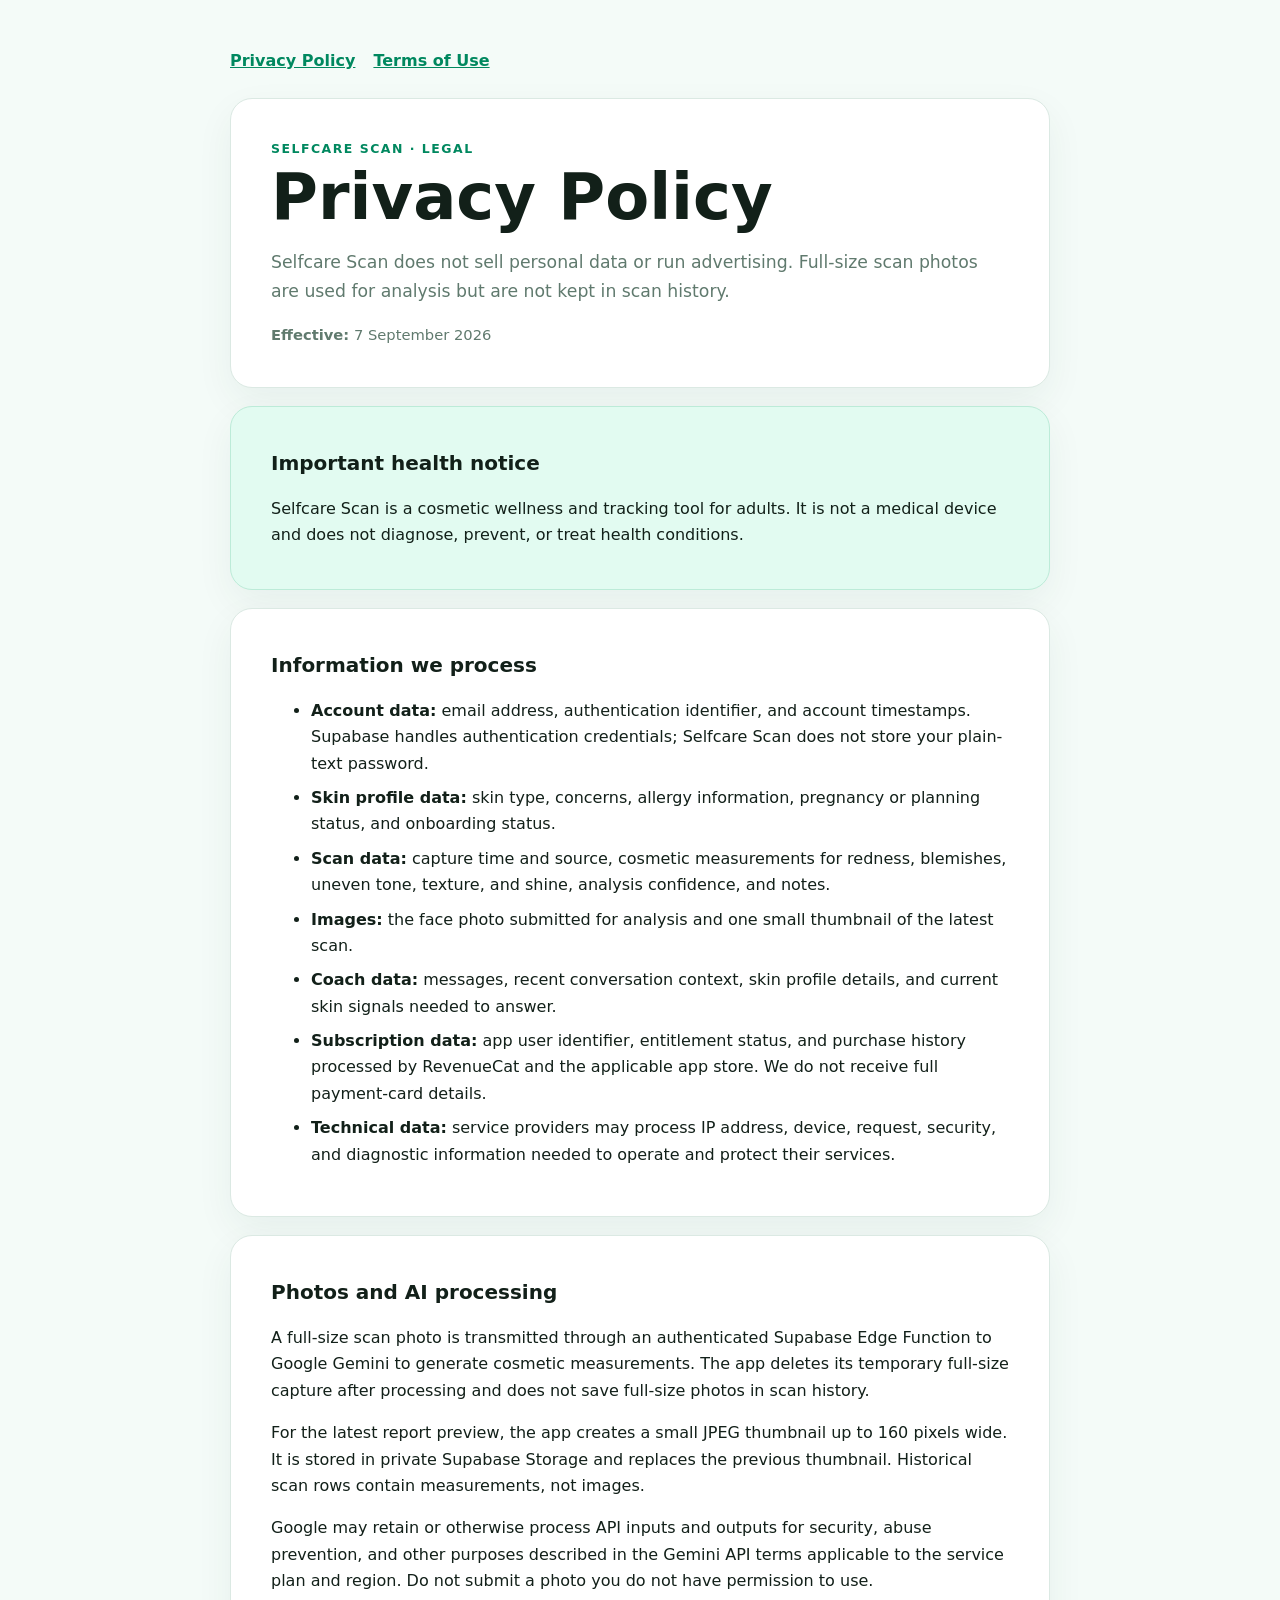
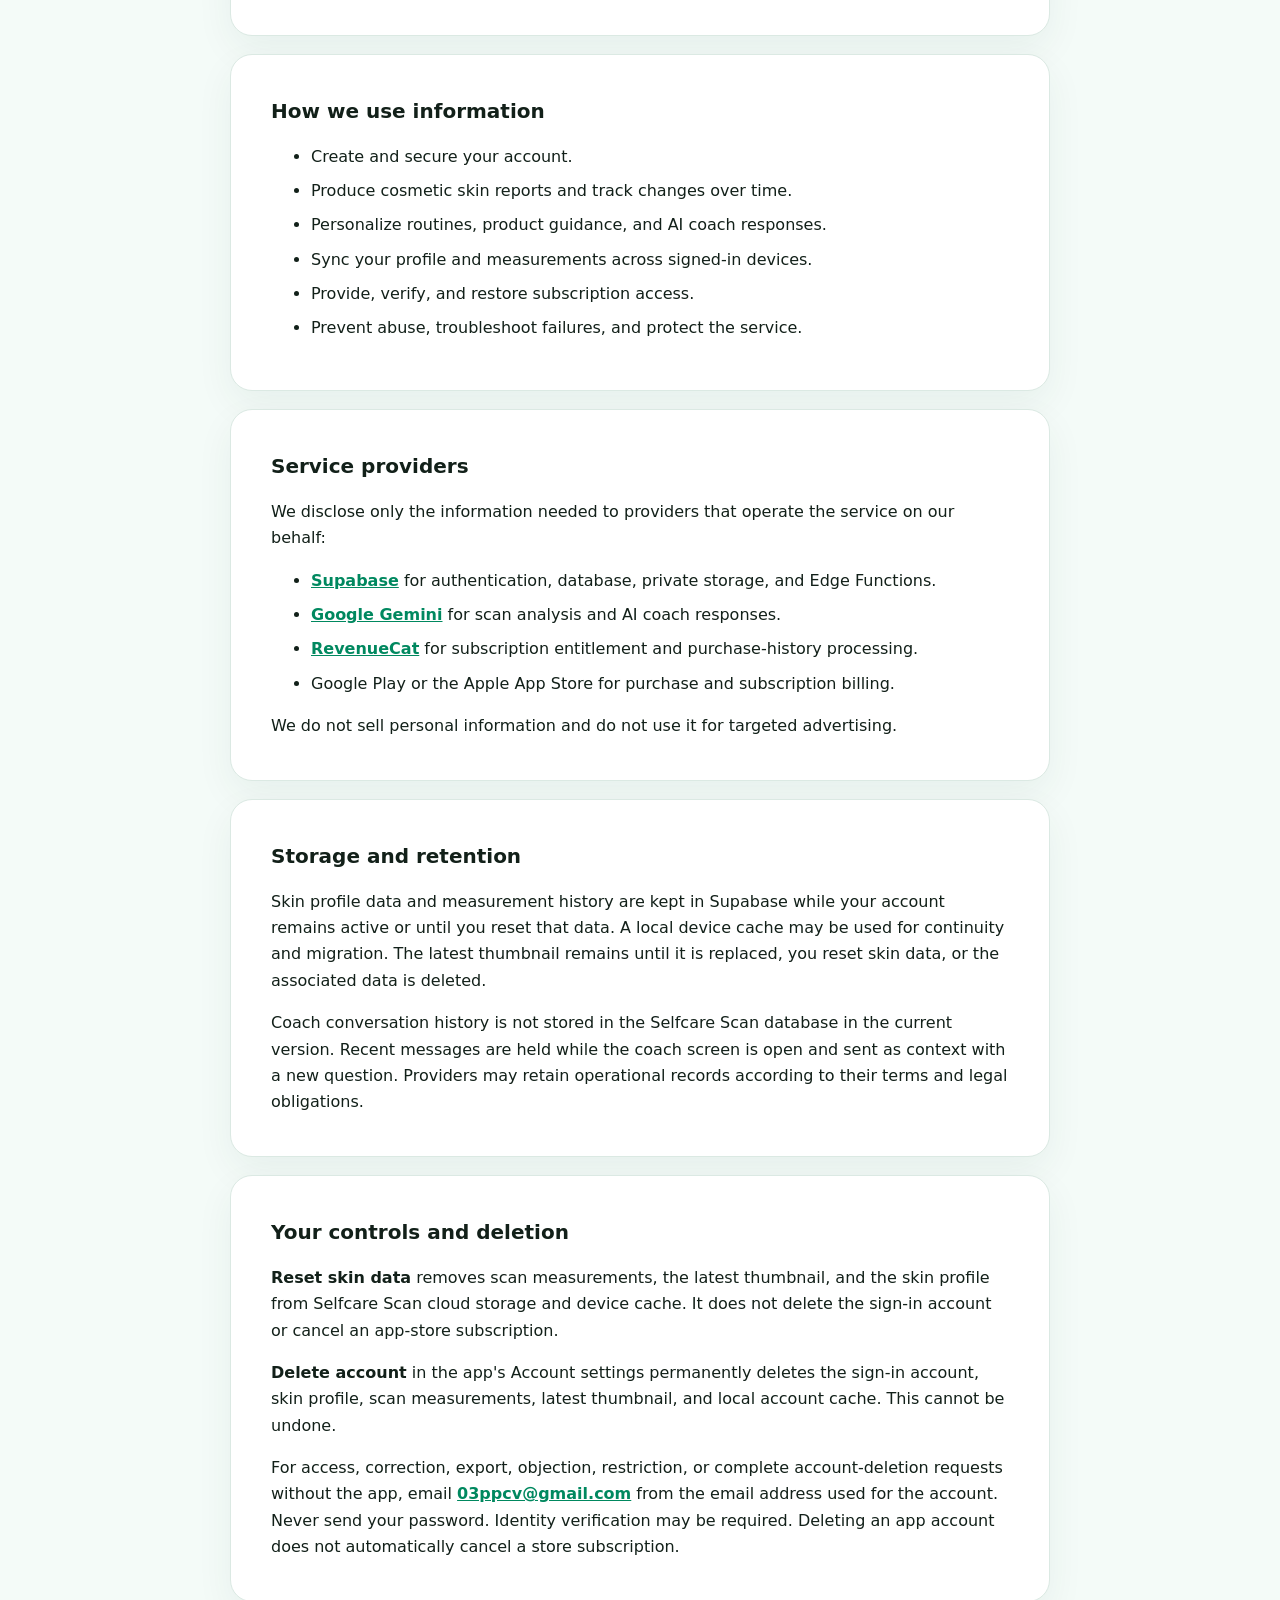
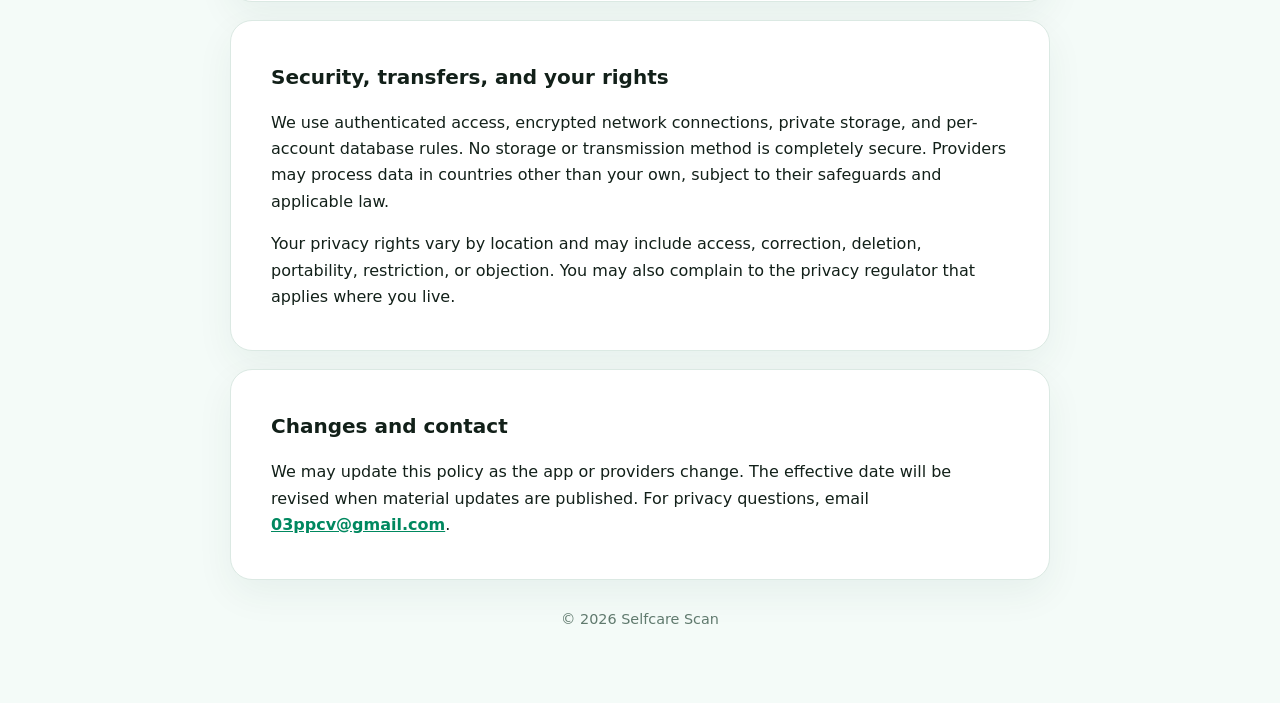
==== index.html @ ba3b4f9b "add privacy and terms" ====
<!doctype html>
<html lang="en">
<head>
  <meta charset="utf-8">
  <meta name="viewport" content="width=device-width, initial-scale=1">
  <meta name="description" content="Privacy Policy for the Selfcare Scan mobile app.">
  <title>Privacy Policy | Selfcare Scan</title>
  <style>
    :root {
      color-scheme: light;
      --ink: #122019;
      --muted: #607a6e;
      --green: #00885f;
      --mint: #e2fbf1;
      --line: #dbe9e3;
      --page: #f4fbf8;
      --card: #ffffff;
    }
    * { box-sizing: border-box; }
    body {
      margin: 0;
      background: var(--page);
      color: var(--ink);
      font: 16px/1.65 system-ui, -apple-system, BlinkMacSystemFont, "Segoe UI", sans-serif;
    }
    main { width: min(820px, calc(100% - 32px)); margin: 0 auto; padding: 48px 0 72px; }
    header, section {
      background: var(--card);
      border: 1px solid var(--line);
      border-radius: 22px;
      padding: clamp(22px, 5vw, 40px);
      margin-bottom: 18px;
      box-shadow: 0 14px 38px rgba(20, 72, 53, .06);
    }
    nav { display: flex; gap: 18px; margin-bottom: 24px; }
    a { color: var(--green); font-weight: 700; }
    h1 { margin: 4px 0 8px; font-size: clamp(2.2rem, 7vw, 4rem); line-height: 1.05; }
    h2 { margin: 0 0 10px; font-size: 1.25rem; }
    p:last-child, ul:last-child { margin-bottom: 0; }
    .eyebrow { color: var(--green); font-size: .78rem; font-weight: 850; letter-spacing: .12em; text-transform: uppercase; }
    .summary { color: var(--muted); font-size: 1.08rem; }
    .notice { background: var(--mint); border-color: #bcebd8; }
    .meta { color: var(--muted); font-size: .92rem; }
    li { margin-bottom: 8px; }
    footer { color: var(--muted); text-align: center; font-size: .9rem; padding-top: 10px; }
  </style>
</head>
<body>
  <main>
    <nav aria-label="Legal pages">
      <a href="./" aria-current="page">Privacy Policy</a>
      <a href="terms-of-use.html">Terms of Use</a>
    </nav>

    <header>
      <div class="eyebrow">Selfcare Scan · Legal</div>
      <h1>Privacy Policy</h1>
      <p class="summary">Selfcare Scan does not sell personal data or run advertising. Full-size scan photos are used for analysis but are not kept in scan history.</p>
      <p class="meta"><strong>Effective:</strong> 7 September 2026</p>
    </header>

    <section class="notice">
      <h2>Important health notice</h2>
      <p>Selfcare Scan is a cosmetic wellness and tracking tool for adults. It is not a medical device and does not diagnose, prevent, or treat health conditions.</p>
    </section>

    <section>
      <h2>Information we process</h2>
      <ul>
        <li><strong>Account data:</strong> email address, authentication identifier, and account timestamps. Supabase handles authentication credentials; Selfcare Scan does not store your plain-text password.</li>
        <li><strong>Skin profile data:</strong> skin type, concerns, allergy information, pregnancy or planning status, and onboarding status.</li>
        <li><strong>Scan data:</strong> capture time and source, cosmetic measurements for redness, blemishes, uneven tone, texture, and shine, analysis confidence, and notes.</li>
        <li><strong>Images:</strong> the face photo submitted for analysis and one small thumbnail of the latest scan.</li>
        <li><strong>Coach data:</strong> messages, recent conversation context, skin profile details, and current skin signals needed to answer.</li>
        <li><strong>Subscription data:</strong> app user identifier, entitlement status, and purchase history processed by RevenueCat and the applicable app store. We do not receive full payment-card details.</li>
        <li><strong>Technical data:</strong> service providers may process IP address, device, request, security, and diagnostic information needed to operate and protect their services.</li>
      </ul>
    </section>

    <section>
      <h2>Photos and AI processing</h2>
      <p>A full-size scan photo is transmitted through an authenticated Supabase Edge Function to Google Gemini to generate cosmetic measurements. The app deletes its temporary full-size capture after processing and does not save full-size photos in scan history.</p>
      <p>For the latest report preview, the app creates a small JPEG thumbnail up to 160 pixels wide. It is stored in private Supabase Storage and replaces the previous thumbnail. Historical scan rows contain measurements, not images.</p>
      <p>Google may retain or otherwise process API inputs and outputs for security, abuse prevention, and other purposes described in the Gemini API terms applicable to the service plan and region. Do not submit a photo you do not have permission to use.</p>
    </section>

    <section>
      <h2>How we use information</h2>
      <ul>
        <li>Create and secure your account.</li>
        <li>Produce cosmetic skin reports and track changes over time.</li>
        <li>Personalize routines, product guidance, and AI coach responses.</li>
        <li>Sync your profile and measurements across signed-in devices.</li>
        <li>Provide, verify, and restore subscription access.</li>
        <li>Prevent abuse, troubleshoot failures, and protect the service.</li>
      </ul>
    </section>

    <section>
      <h2>Service providers</h2>
      <p>We disclose only the information needed to providers that operate the service on our behalf:</p>
      <ul>
        <li><a href="https://supabase.com/privacy" rel="external">Supabase</a> for authentication, database, private storage, and Edge Functions.</li>
        <li><a href="https://ai.google.dev/gemini-api/terms" rel="external">Google Gemini</a> for scan analysis and AI coach responses.</li>
        <li><a href="https://www.revenuecat.com/privacy" rel="external">RevenueCat</a> for subscription entitlement and purchase-history processing.</li>
        <li>Google Play or the Apple App Store for purchase and subscription billing.</li>
      </ul>
      <p>We do not sell personal information and do not use it for targeted advertising.</p>
    </section>

    <section>
      <h2>Storage and retention</h2>
      <p>Skin profile data and measurement history are kept in Supabase while your account remains active or until you reset that data. A local device cache may be used for continuity and migration. The latest thumbnail remains until it is replaced, you reset skin data, or the associated data is deleted.</p>
      <p>Coach conversation history is not stored in the Selfcare Scan database in the current version. Recent messages are held while the coach screen is open and sent as context with a new question. Providers may retain operational records according to their terms and legal obligations.</p>
    </section>

    <section id="delete-account">
      <h2>Your controls and deletion</h2>
      <p><strong>Reset skin data</strong> removes scan measurements, the latest thumbnail, and the skin profile from Selfcare Scan cloud storage and device cache. It does not delete the sign-in account or cancel an app-store subscription.</p>
      <p><strong>Delete account</strong> in the app's Account settings permanently deletes the sign-in account, skin profile, scan measurements, latest thumbnail, and local account cache. This cannot be undone.</p>
      <p>For access, correction, export, objection, restriction, or complete account-deletion requests without the app, email <a href="mailto:03ppcv@gmail.com?subject=Delete%20my%20Selfcare%20Scan%20account">03ppcv@gmail.com</a> from the email address used for the account. Never send your password. Identity verification may be required. Deleting an app account does not automatically cancel a store subscription.</p>
    </section>

    <section>
      <h2>Security, transfers, and your rights</h2>
      <p>We use authenticated access, encrypted network connections, private storage, and per-account database rules. No storage or transmission method is completely secure. Providers may process data in countries other than your own, subject to their safeguards and applicable law.</p>
      <p>Your privacy rights vary by location and may include access, correction, deletion, portability, restriction, or objection. You may also complain to the privacy regulator that applies where you live.</p>
    </section>

    <section>
      <h2>Changes and contact</h2>
      <p>We may update this policy as the app or providers change. The effective date will be revised when material updates are published. For privacy questions, email <a href="mailto:03ppcv@gmail.com">03ppcv@gmail.com</a>.</p>
    </section>

    <footer>© 2026 Selfcare Scan</footer>
  </main>
</body>
</html>
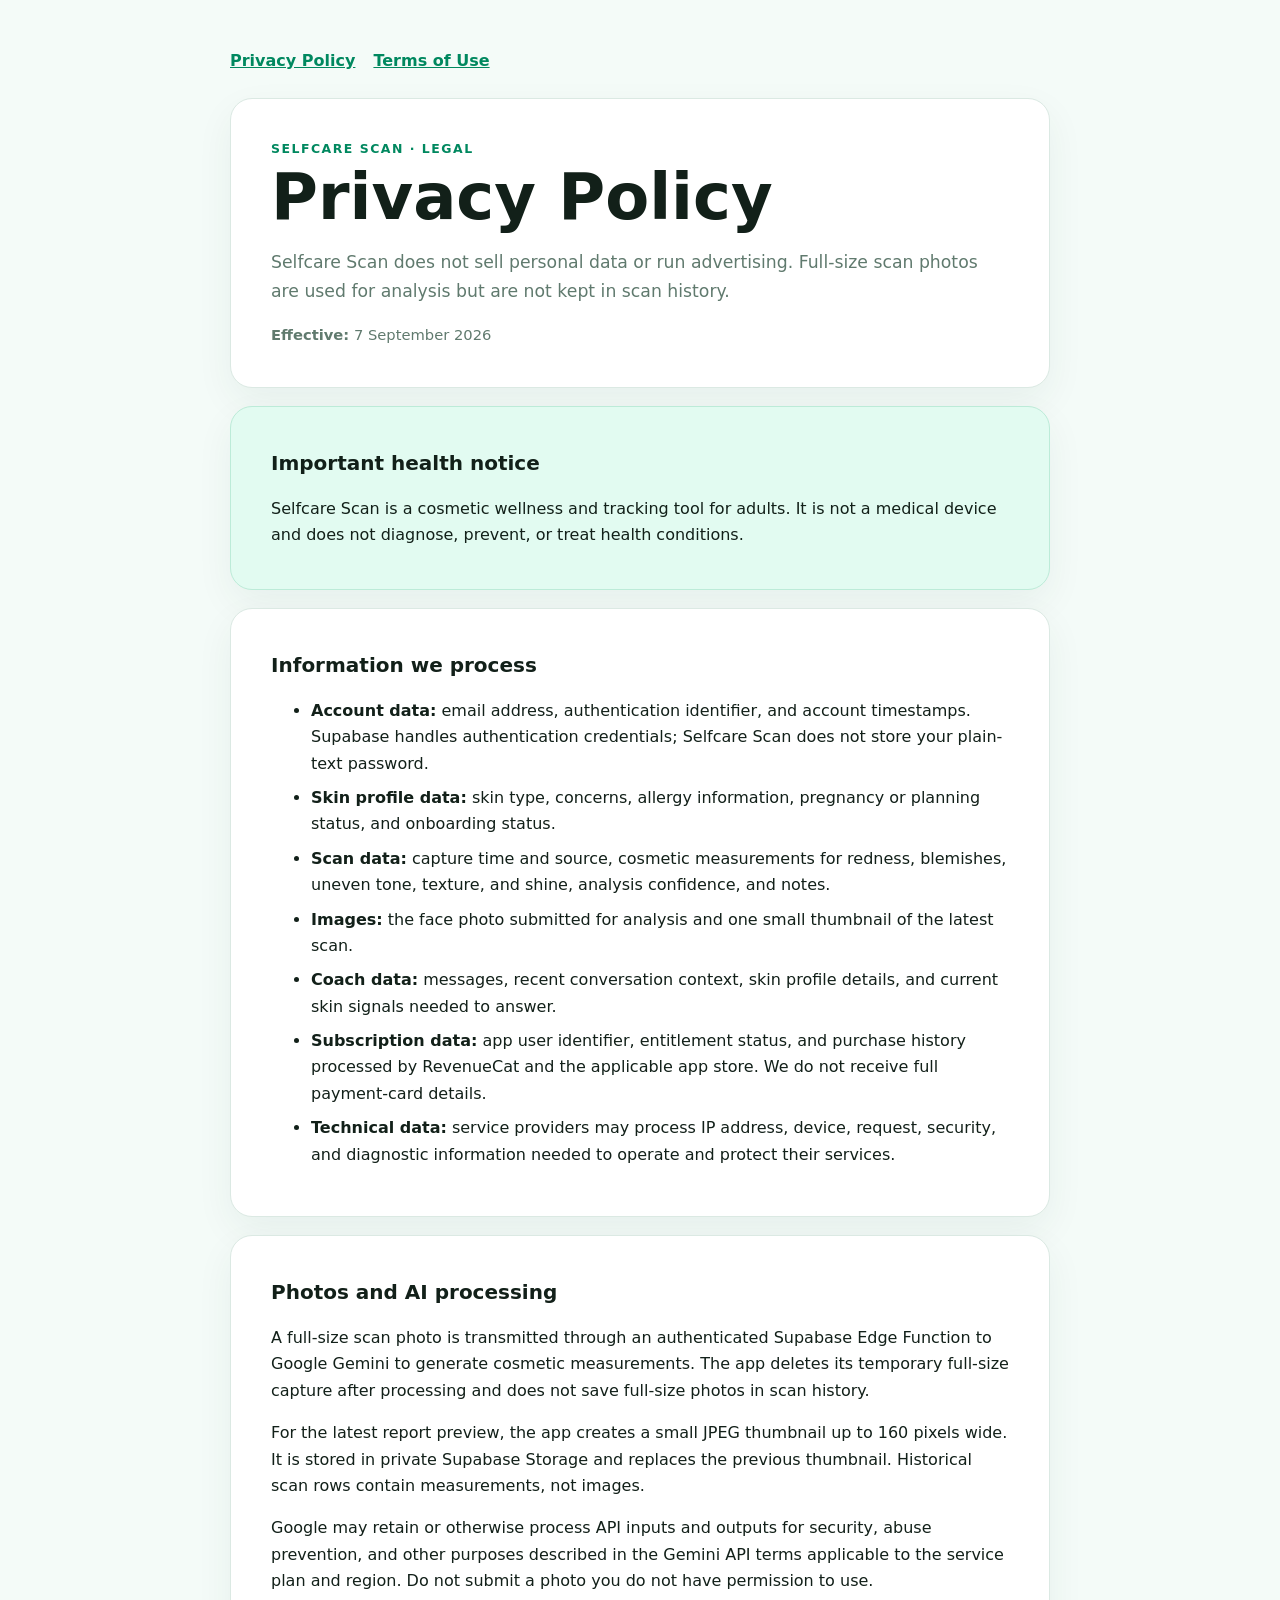
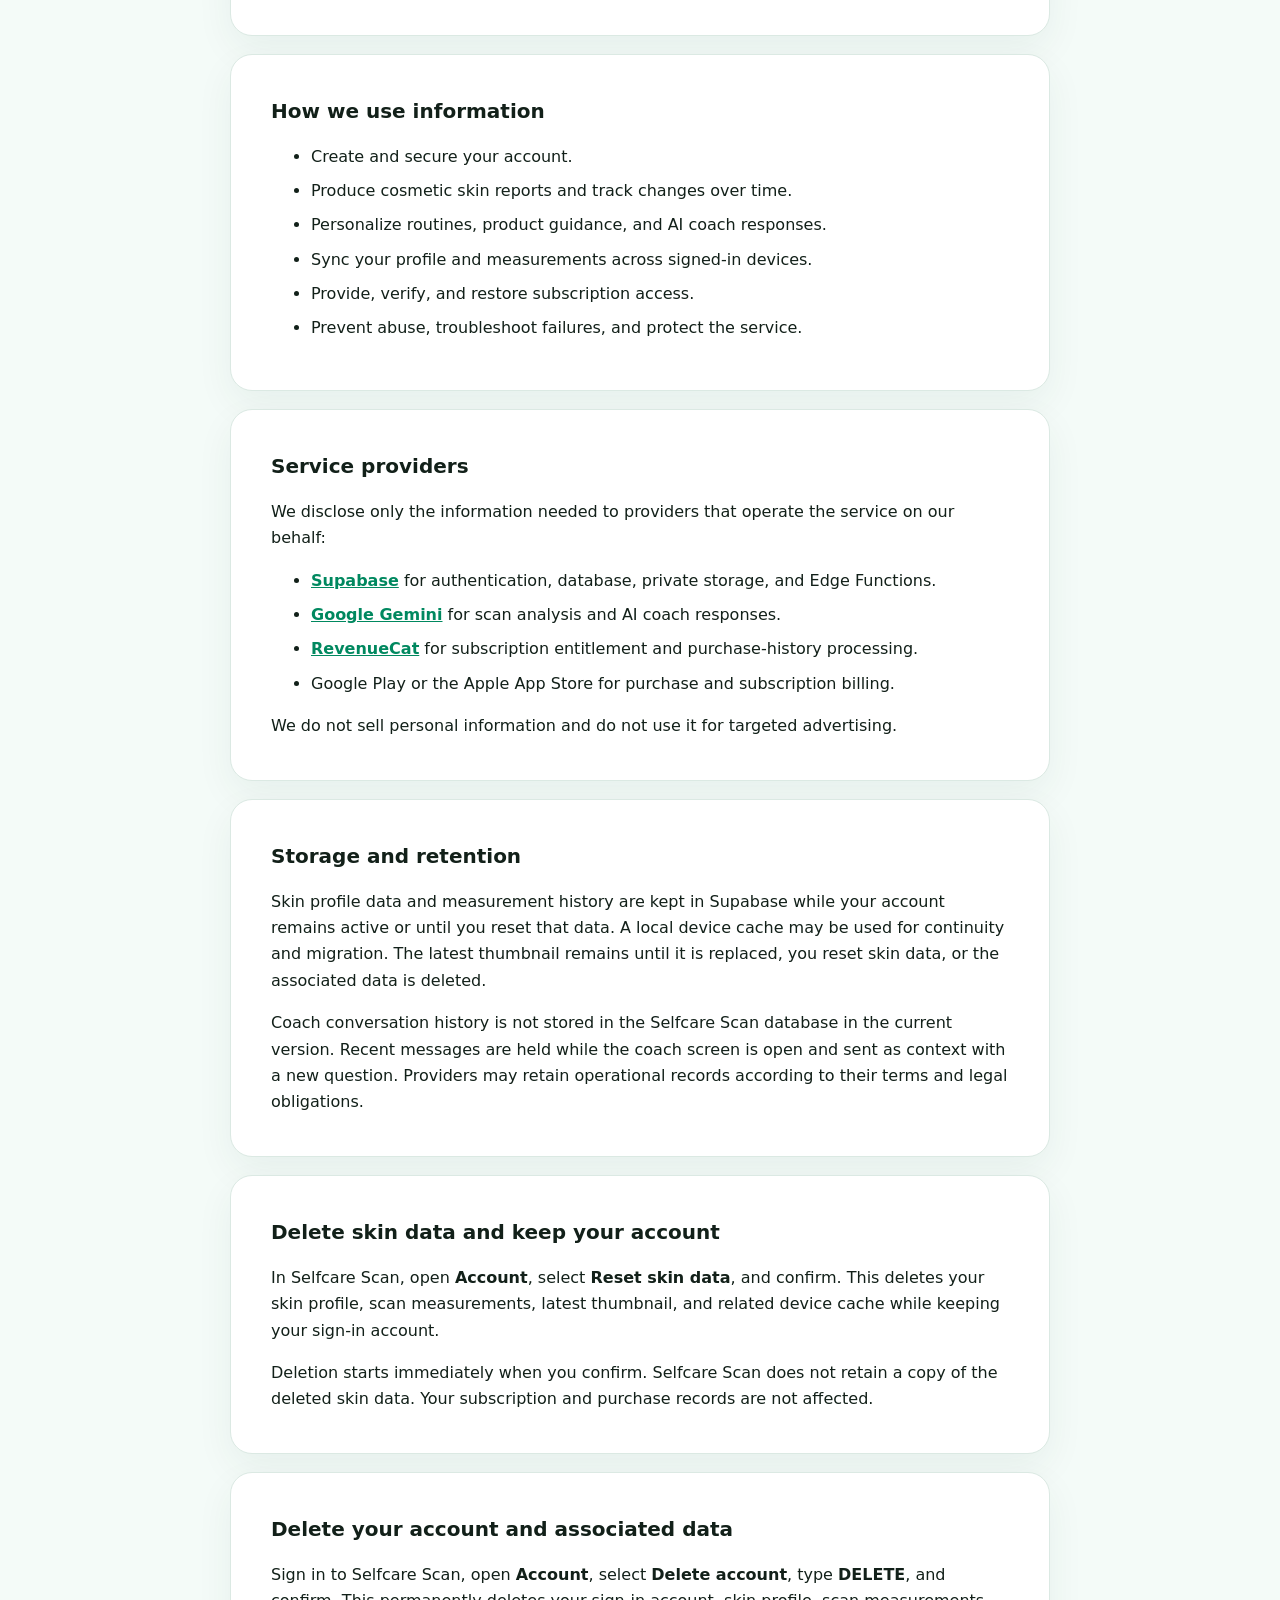
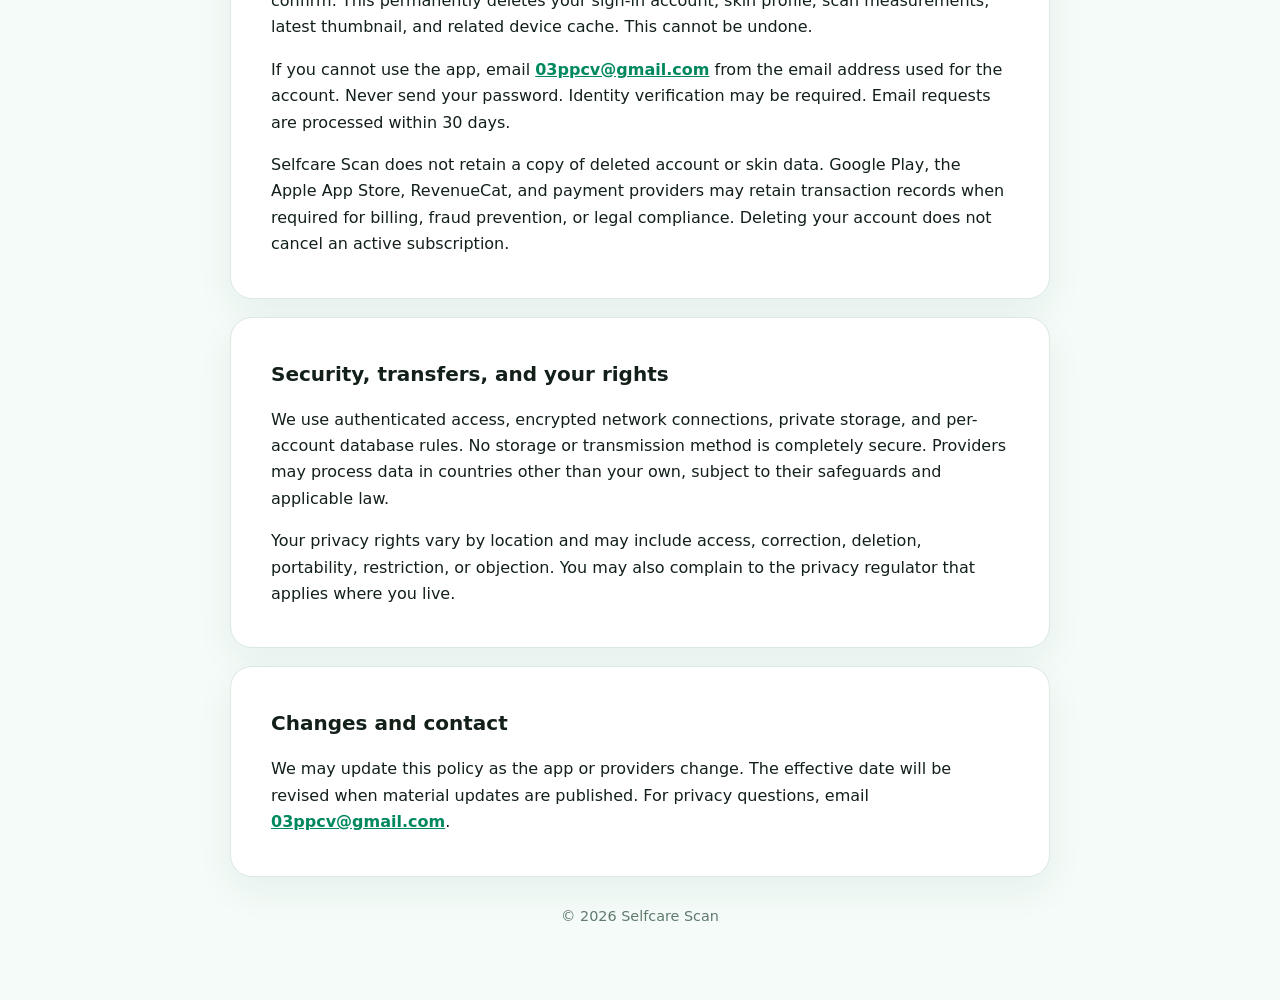
==== commit 92fd2b06: "add info about deleting data" ====
--- a/index.html
+++ b/index.html
@@ -114,11 +114,17 @@
       <p>Coach conversation history is not stored in the Selfcare Scan database in the current version. Recent messages are held while the coach screen is open and sent as context with a new question. Providers may retain operational records according to their terms and legal obligations.</p>
     </section>
 
+    <section id="delete-data">
+      <h2>Delete skin data and keep your account</h2>
+      <p>In Selfcare Scan, open <strong>Account</strong>, select <strong>Reset skin data</strong>, and confirm. This deletes your skin profile, scan measurements, latest thumbnail, and related device cache while keeping your sign-in account.</p>
+      <p>Deletion starts immediately when you confirm. Selfcare Scan does not retain a copy of the deleted skin data. Your subscription and purchase records are not affected.</p>
+    </section>
+
     <section id="delete-account">
-      <h2>Your controls and deletion</h2>
-      <p><strong>Reset skin data</strong> removes scan measurements, the latest thumbnail, and the skin profile from Selfcare Scan cloud storage and device cache. It does not delete the sign-in account or cancel an app-store subscription.</p>
-      <p><strong>Delete account</strong> in the app's Account settings permanently deletes the sign-in account, skin profile, scan measurements, latest thumbnail, and local account cache. This cannot be undone.</p>
-      <p>For access, correction, export, objection, restriction, or complete account-deletion requests without the app, email <a href="mailto:03ppcv@gmail.com?subject=Delete%20my%20Selfcare%20Scan%20account">03ppcv@gmail.com</a> from the email address used for the account. Never send your password. Identity verification may be required. Deleting an app account does not automatically cancel a store subscription.</p>
+      <h2>Delete your account and associated data</h2>
+      <p>Sign in to Selfcare Scan, open <strong>Account</strong>, select <strong>Delete account</strong>, type <strong>DELETE</strong>, and confirm. This permanently deletes your sign-in account, skin profile, scan measurements, latest thumbnail, and related device cache. This cannot be undone.</p>
+      <p>If you cannot use the app, email <a href="mailto:03ppcv@gmail.com?subject=Delete%20my%20Selfcare%20Scan%20account">03ppcv@gmail.com</a> from the email address used for the account. Never send your password. Identity verification may be required. Email requests are processed within 30 days.</p>
+      <p>Selfcare Scan does not retain a copy of deleted account or skin data. Google Play, the Apple App Store, RevenueCat, and payment providers may retain transaction records when required for billing, fraud prevention, or legal compliance. Deleting your account does not cancel an active subscription.</p>
     </section>
 
     <section>
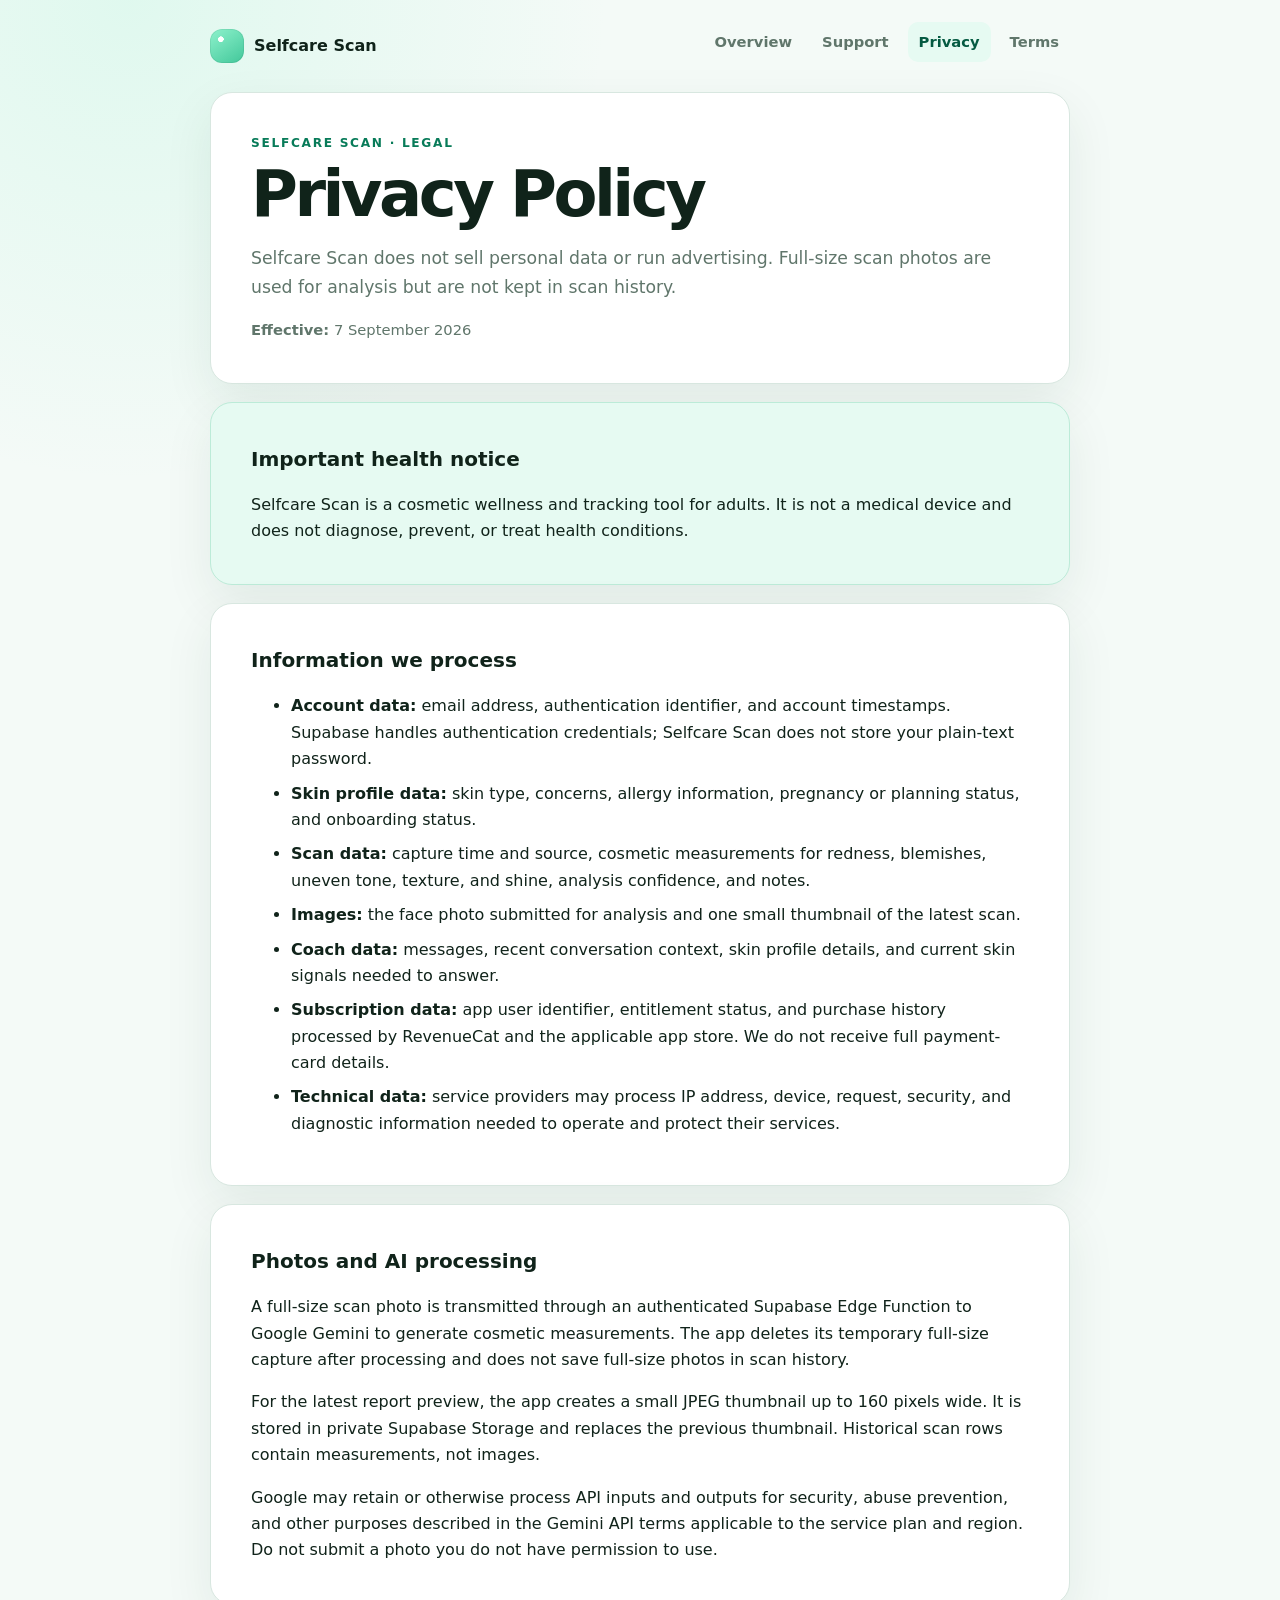
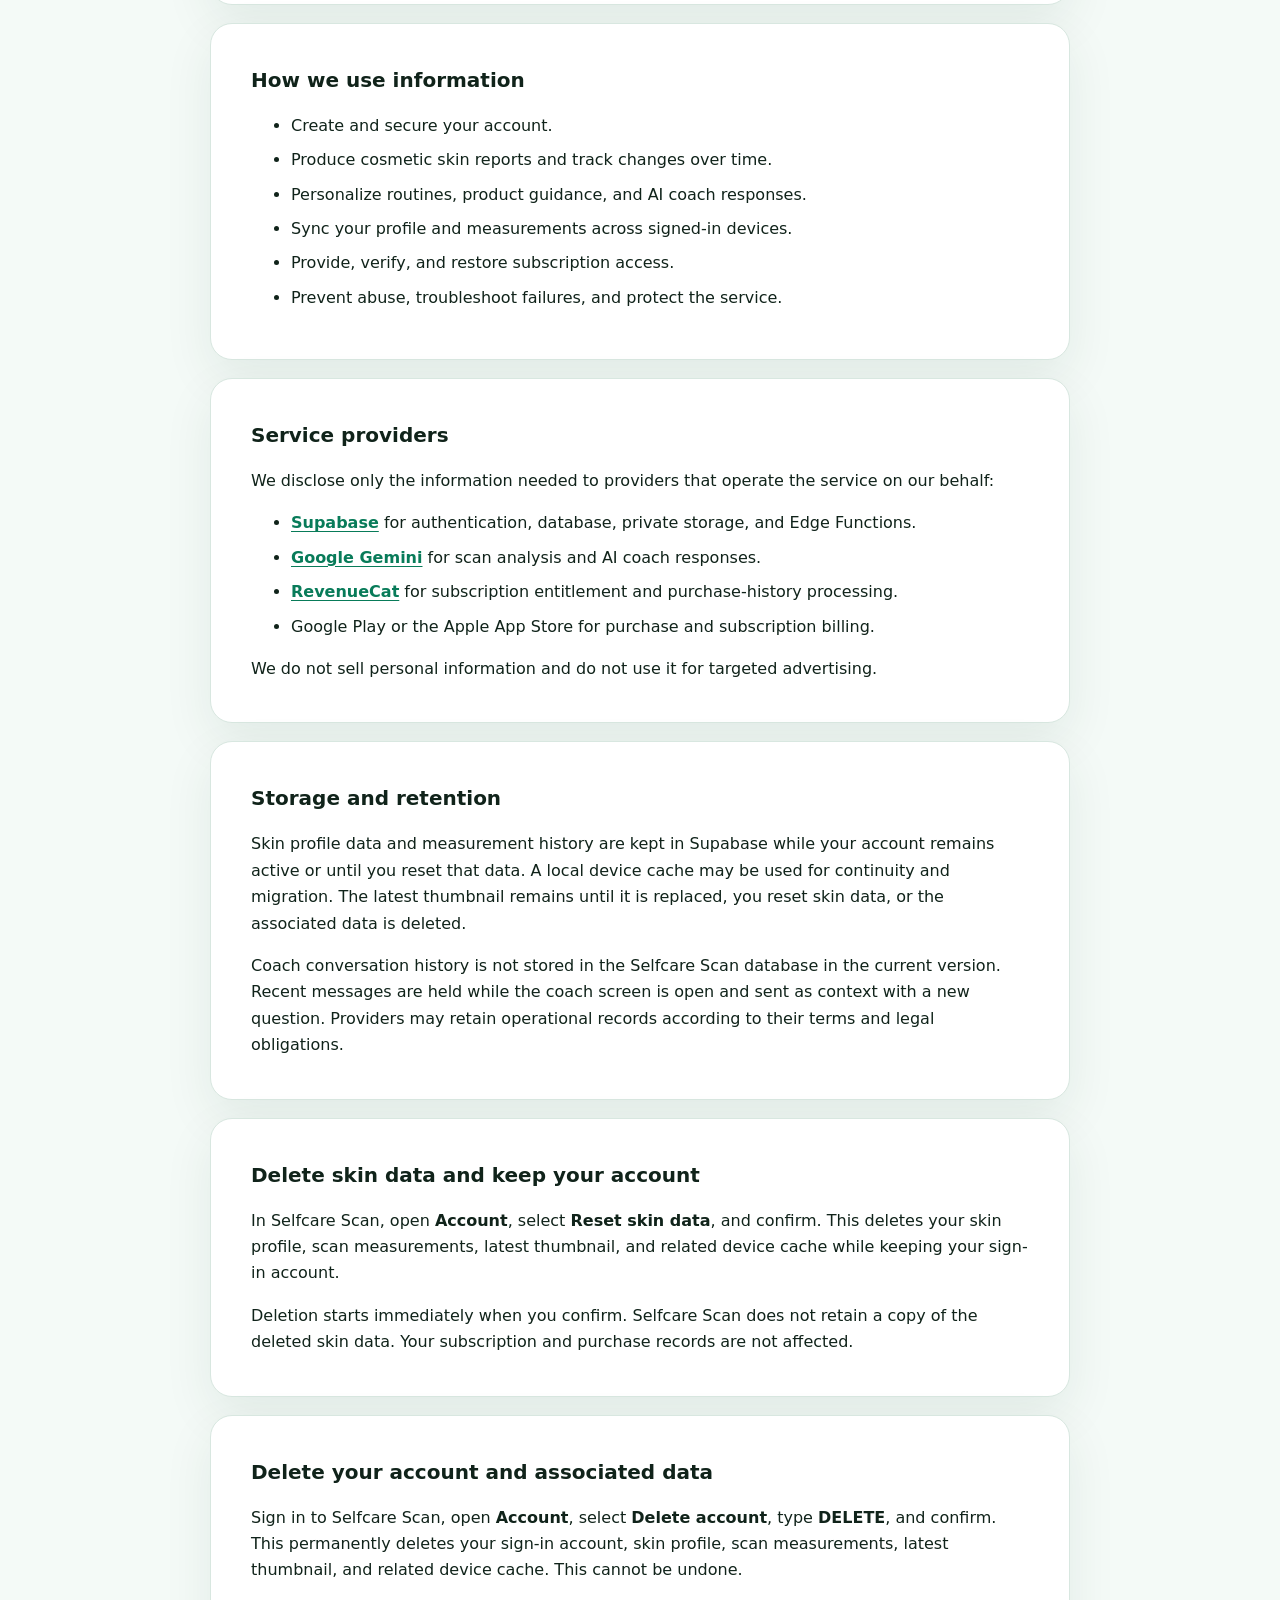
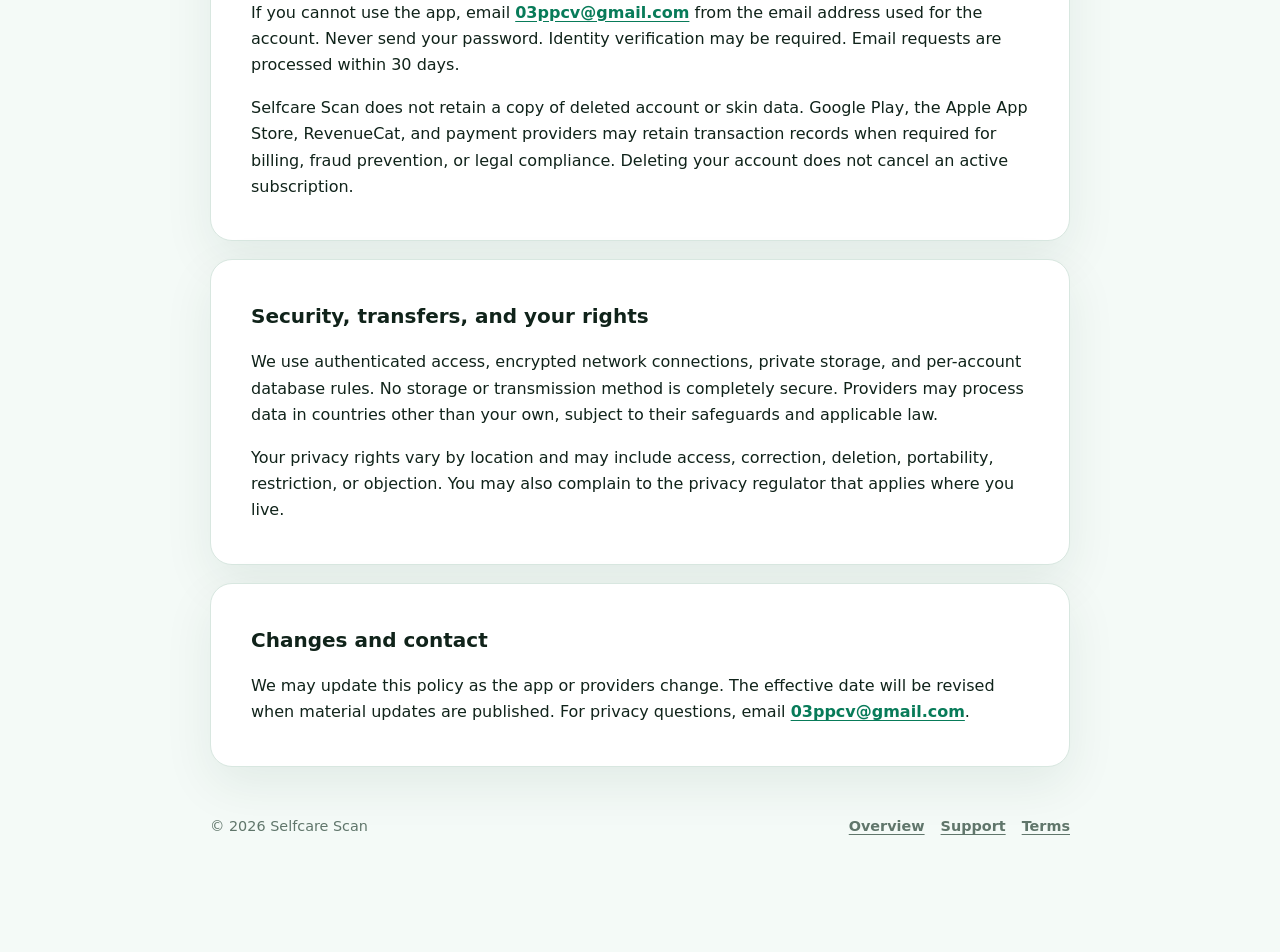
==== commit 143db4f1: "add marketing and support pages" ====
--- a/index.html
+++ b/index.html
@@ -4,52 +4,21 @@
   <meta charset="utf-8">
   <meta name="viewport" content="width=device-width, initial-scale=1">
   <meta name="description" content="Privacy Policy for the Selfcare Scan mobile app.">
+  <meta name="theme-color" content="#06271c">
+  <link rel="canonical" href="https://pavlopro7.github.io/selfcareai-privacy/">
+  <link rel="stylesheet" href="styles.css">
   <title>Privacy Policy | Selfcare Scan</title>
-  <style>
-    :root {
-      color-scheme: light;
-      --ink: #122019;
-      --muted: #607a6e;
-      --green: #00885f;
-      --mint: #e2fbf1;
-      --line: #dbe9e3;
-      --page: #f4fbf8;
-      --card: #ffffff;
-    }
-    * { box-sizing: border-box; }
-    body {
-      margin: 0;
-      background: var(--page);
-      color: var(--ink);
-      font: 16px/1.65 system-ui, -apple-system, BlinkMacSystemFont, "Segoe UI", sans-serif;
-    }
-    main { width: min(820px, calc(100% - 32px)); margin: 0 auto; padding: 48px 0 72px; }
-    header, section {
-      background: var(--card);
-      border: 1px solid var(--line);
-      border-radius: 22px;
-      padding: clamp(22px, 5vw, 40px);
-      margin-bottom: 18px;
-      box-shadow: 0 14px 38px rgba(20, 72, 53, .06);
-    }
-    nav { display: flex; gap: 18px; margin-bottom: 24px; }
-    a { color: var(--green); font-weight: 700; }
-    h1 { margin: 4px 0 8px; font-size: clamp(2.2rem, 7vw, 4rem); line-height: 1.05; }
-    h2 { margin: 0 0 10px; font-size: 1.25rem; }
-    p:last-child, ul:last-child { margin-bottom: 0; }
-    .eyebrow { color: var(--green); font-size: .78rem; font-weight: 850; letter-spacing: .12em; text-transform: uppercase; }
-    .summary { color: var(--muted); font-size: 1.08rem; }
-    .notice { background: var(--mint); border-color: #bcebd8; }
-    .meta { color: var(--muted); font-size: .92rem; }
-    li { margin-bottom: 8px; }
-    footer { color: var(--muted); text-align: center; font-size: .9rem; padding-top: 10px; }
-  </style>
 </head>
 <body>
-  <main>
-    <nav aria-label="Legal pages">
-      <a href="./" aria-current="page">Privacy Policy</a>
-      <a href="terms-of-use.html">Terms of Use</a>
+  <main class="site-shell legal-shell">
+    <nav class="site-nav" aria-label="Main navigation">
+      <a class="brand" href="app.html"><span class="brand-mark" aria-hidden="true"></span>Selfcare Scan</a>
+      <ul class="nav-links">
+        <li><a href="app.html">Overview</a></li>
+        <li><a href="support.html">Support</a></li>
+        <li><a href="./" aria-current="page">Privacy</a></li>
+        <li><a href="terms-of-use.html">Terms</a></li>
+      </ul>
     </nav>
 
     <header>
@@ -138,7 +107,14 @@
       <p>We may update this policy as the app or providers change. The effective date will be revised when material updates are published. For privacy questions, email <a href="mailto:03ppcv@gmail.com">03ppcv@gmail.com</a>.</p>
     </section>
 
-    <footer>© 2026 Selfcare Scan</footer>
+    <footer class="site-footer">
+      <span>© 2026 Selfcare Scan</span>
+      <div class="footer-links">
+        <a href="app.html">Overview</a>
+        <a href="support.html">Support</a>
+        <a href="terms-of-use.html">Terms</a>
+      </div>
+    </footer>
   </main>
 </body>
 </html>
--- a/styles.css
+++ b/styles.css
@@ -0,0 +1,506 @@
+:root {
+  color-scheme: light;
+  --ink: #10231a;
+  --muted: #60766b;
+  --forest: #06271c;
+  --green: #087b59;
+  --green-dark: #055a42;
+  --mint: #8ef2cc;
+  --mint-soft: #e6faf2;
+  --blush: #ffe0d3;
+  --line: #d8e7e0;
+  --page: #f4faf7;
+  --card: #ffffff;
+  --shadow: 0 18px 50px rgba(17, 59, 43, 0.08);
+}
+
+* {
+  box-sizing: border-box;
+}
+
+html {
+  scroll-behavior: smooth;
+}
+
+body {
+  margin: 0;
+  background:
+    radial-gradient(circle at 10% 0%, rgba(142, 242, 204, 0.2), transparent 30rem),
+    var(--page);
+  color: var(--ink);
+  font: 16px/1.65 system-ui, -apple-system, BlinkMacSystemFont, "Segoe UI", sans-serif;
+  -webkit-font-smoothing: antialiased;
+}
+
+a {
+  color: var(--green);
+  font-weight: 750;
+  text-underline-offset: 3px;
+}
+
+a:hover {
+  color: var(--green-dark);
+}
+
+a:focus-visible,
+button:focus-visible {
+  outline: 3px solid rgba(8, 123, 89, 0.28);
+  outline-offset: 4px;
+}
+
+.site-shell {
+  width: min(1120px, calc(100% - 32px));
+  margin: 0 auto;
+}
+
+.site-nav {
+  display: flex;
+  align-items: center;
+  justify-content: space-between;
+  gap: 24px;
+  padding: 22px 0;
+}
+
+.brand {
+  display: inline-flex;
+  align-items: center;
+  gap: 10px;
+  color: var(--ink);
+  font-size: 1rem;
+  font-weight: 900;
+  text-decoration: none;
+}
+
+.brand-mark {
+  width: 34px;
+  height: 34px;
+  border-radius: 12px;
+  background:
+    radial-gradient(circle at 32% 30%, #ffffff 0 8%, transparent 9%),
+    linear-gradient(145deg, var(--mint), #42c79a);
+  box-shadow: inset 0 0 0 1px rgba(6, 39, 28, 0.08);
+}
+
+.nav-links {
+  display: flex;
+  align-items: center;
+  gap: 8px;
+  margin: 0;
+  padding: 0;
+  list-style: none;
+}
+
+.nav-links a {
+  display: block;
+  padding: 8px 11px;
+  border-radius: 10px;
+  color: var(--muted);
+  font-size: 0.92rem;
+  font-weight: 750;
+  text-decoration: none;
+}
+
+.nav-links a:hover,
+.nav-links a[aria-current="page"] {
+  background: var(--mint-soft);
+  color: var(--green-dark);
+}
+
+.eyebrow {
+  color: var(--green);
+  font-size: 0.76rem;
+  font-weight: 900;
+  letter-spacing: 0.14em;
+  text-transform: uppercase;
+}
+
+.hero {
+  display: grid;
+  grid-template-columns: minmax(0, 1.08fr) minmax(320px, 0.92fr);
+  align-items: center;
+  gap: clamp(36px, 7vw, 84px);
+  padding: clamp(54px, 9vw, 108px) 0 88px;
+}
+
+.hero h1,
+.page-hero h1,
+.legal-shell h1 {
+  margin: 10px 0 18px;
+  font-size: clamp(2.55rem, 7vw, 5.25rem);
+  line-height: 0.98;
+  letter-spacing: -0.055em;
+}
+
+.lead {
+  max-width: 650px;
+  margin: 0;
+  color: var(--muted);
+  font-size: clamp(1.06rem, 2vw, 1.28rem);
+}
+
+.button-row {
+  display: flex;
+  flex-wrap: wrap;
+  gap: 12px;
+  margin-top: 30px;
+}
+
+.button {
+  display: inline-flex;
+  align-items: center;
+  justify-content: center;
+  min-height: 48px;
+  padding: 0 20px;
+  border: 1px solid var(--green);
+  border-radius: 999px;
+  background: var(--green);
+  color: #ffffff;
+  font-weight: 850;
+  text-decoration: none;
+}
+
+.button:hover {
+  background: var(--green-dark);
+  color: #ffffff;
+}
+
+.button.secondary {
+  border-color: var(--line);
+  background: var(--card);
+  color: var(--ink);
+}
+
+.button.secondary:hover {
+  border-color: #b8d6c9;
+  background: var(--mint-soft);
+}
+
+.report-preview {
+  position: relative;
+  overflow: hidden;
+  padding: 24px;
+  border: 1px solid rgba(142, 242, 204, 0.26);
+  border-radius: 30px;
+  background: var(--forest);
+  color: #ffffff;
+  box-shadow: 0 30px 70px rgba(6, 39, 28, 0.2);
+}
+
+.report-preview::before {
+  position: absolute;
+  inset: -35% auto auto -15%;
+  width: 260px;
+  height: 260px;
+  border-radius: 50%;
+  background: rgba(142, 242, 204, 0.12);
+  content: "";
+}
+
+.preview-label {
+  position: relative;
+  color: #a9c8bb;
+  font-size: 0.72rem;
+  font-weight: 850;
+  letter-spacing: 0.1em;
+  text-transform: uppercase;
+}
+
+.score-row {
+  position: relative;
+  display: flex;
+  align-items: flex-end;
+  justify-content: space-between;
+  gap: 24px;
+  margin: 28px 0 24px;
+}
+
+.score {
+  font-size: 4.8rem;
+  font-weight: 950;
+  line-height: 0.8;
+  letter-spacing: -0.06em;
+}
+
+.score small {
+  color: #a9c8bb;
+  font-size: 0.95rem;
+  letter-spacing: 0;
+}
+
+.change-pill {
+  padding: 7px 11px;
+  border-radius: 999px;
+  background: rgba(142, 242, 204, 0.14);
+  color: var(--mint);
+  font-size: 0.85rem;
+  font-weight: 850;
+}
+
+.metric-grid {
+  position: relative;
+  display: grid;
+  grid-template-columns: repeat(2, minmax(0, 1fr));
+  gap: 10px;
+}
+
+.metric {
+  padding: 14px;
+  border: 1px solid rgba(255, 255, 255, 0.09);
+  border-radius: 16px;
+  background: rgba(255, 255, 255, 0.055);
+}
+
+.metric span {
+  display: block;
+  color: #a9c8bb;
+  font-size: 0.75rem;
+}
+
+.metric strong {
+  font-size: 1.02rem;
+}
+
+.section {
+  padding: 34px 0 88px;
+}
+
+.section-heading {
+  max-width: 700px;
+  margin-bottom: 30px;
+}
+
+.section-heading h2 {
+  margin: 8px 0 10px;
+  font-size: clamp(2rem, 4vw, 3.2rem);
+  line-height: 1.05;
+  letter-spacing: -0.04em;
+}
+
+.section-heading p {
+  margin: 0;
+  color: var(--muted);
+}
+
+.feature-grid,
+.support-grid {
+  display: grid;
+  grid-template-columns: repeat(2, minmax(0, 1fr));
+  gap: 16px;
+}
+
+.feature-card,
+.support-card,
+.legal-shell > header,
+.legal-shell > section {
+  border: 1px solid var(--line);
+  border-radius: 22px;
+  background: var(--card);
+  box-shadow: var(--shadow);
+}
+
+.feature-card,
+.support-card {
+  padding: 26px;
+}
+
+.feature-index {
+  display: inline-flex;
+  align-items: center;
+  justify-content: center;
+  width: 34px;
+  height: 34px;
+  margin-bottom: 20px;
+  border-radius: 11px;
+  background: var(--mint-soft);
+  color: var(--green-dark);
+  font-size: 0.8rem;
+  font-weight: 900;
+}
+
+.feature-card h3,
+.support-card h2 {
+  margin: 0 0 8px;
+  font-size: 1.16rem;
+}
+
+.feature-card p,
+.support-card p {
+  margin: 0;
+  color: var(--muted);
+}
+
+.trust-panel {
+  display: grid;
+  grid-template-columns: 1fr 1fr;
+  gap: 28px;
+  padding: clamp(28px, 5vw, 48px);
+  border-radius: 28px;
+  background: var(--forest);
+  color: #ffffff;
+}
+
+.trust-panel h2 {
+  margin: 8px 0 0;
+  font-size: clamp(1.8rem, 4vw, 3rem);
+  line-height: 1.08;
+  letter-spacing: -0.04em;
+}
+
+.trust-panel p,
+.trust-panel li {
+  color: #c2d8ce;
+}
+
+.trust-panel ul {
+  margin: 0;
+  padding-left: 20px;
+}
+
+.trust-panel li + li {
+  margin-top: 10px;
+}
+
+.page-hero {
+  padding: 56px 0 44px;
+}
+
+.page-hero h1 {
+  max-width: 760px;
+  font-size: clamp(2.5rem, 7vw, 4.8rem);
+}
+
+.contact-card {
+  display: flex;
+  align-items: center;
+  justify-content: space-between;
+  gap: 24px;
+  margin-bottom: 18px;
+  padding: clamp(24px, 5vw, 38px);
+  border: 1px solid #bcebd8;
+  border-radius: 24px;
+  background: var(--mint-soft);
+}
+
+.contact-card h2,
+.contact-card p {
+  margin: 0;
+}
+
+.contact-card p {
+  color: var(--muted);
+}
+
+.support-card ol,
+.support-card ul {
+  margin-bottom: 0;
+  padding-left: 20px;
+  color: var(--muted);
+}
+
+.legal-shell {
+  max-width: 860px;
+  padding-bottom: 72px;
+}
+
+.legal-shell > header,
+.legal-shell > section {
+  padding: clamp(22px, 5vw, 40px);
+  margin-bottom: 18px;
+}
+
+.legal-shell h1 {
+  font-size: clamp(2.35rem, 7vw, 4rem);
+}
+
+.legal-shell h2 {
+  margin: 0 0 10px;
+  font-size: 1.25rem;
+}
+
+.legal-shell p:last-child,
+.legal-shell ul:last-child {
+  margin-bottom: 0;
+}
+
+.legal-shell li {
+  margin-bottom: 8px;
+}
+
+.summary {
+  color: var(--muted);
+  font-size: 1.08rem;
+}
+
+.notice {
+  border-color: #bcebd8 !important;
+  background: var(--mint-soft) !important;
+}
+
+.meta {
+  color: var(--muted);
+  font-size: 0.92rem;
+}
+
+.site-footer {
+  display: flex;
+  align-items: center;
+  justify-content: space-between;
+  gap: 20px;
+  padding: 30px 0 42px;
+  color: var(--muted);
+  font-size: 0.9rem;
+}
+
+.footer-links {
+  display: flex;
+  flex-wrap: wrap;
+  gap: 16px;
+}
+
+.site-footer a {
+  color: var(--muted);
+}
+
+@media (max-width: 760px) {
+  .site-nav {
+    align-items: flex-start;
+    flex-direction: column;
+    gap: 14px;
+  }
+
+  .nav-links {
+    width: 100%;
+    overflow-x: auto;
+    padding-bottom: 4px;
+  }
+
+  .nav-links a {
+    white-space: nowrap;
+  }
+
+  .hero,
+  .trust-panel {
+    grid-template-columns: 1fr;
+  }
+
+  .hero {
+    padding-top: 36px;
+  }
+
+  .feature-grid,
+  .support-grid {
+    grid-template-columns: 1fr;
+  }
+
+  .contact-card,
+  .site-footer {
+    align-items: flex-start;
+    flex-direction: column;
+  }
+}
+
+@media (prefers-reduced-motion: reduce) {
+  html {
+    scroll-behavior: auto;
+  }
+}
